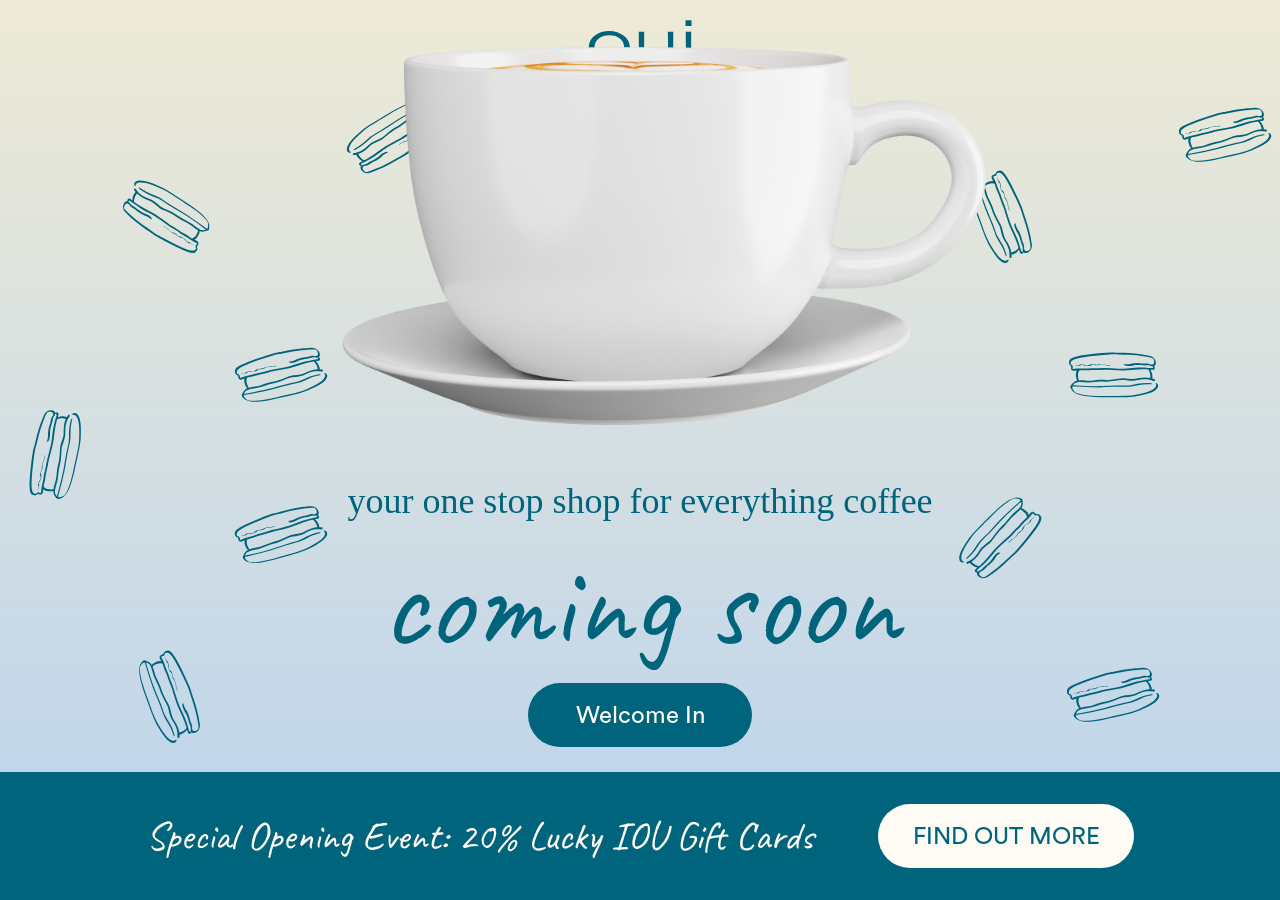
==== app/public/teaser.html @ c15b4a0d "fix: temp fix on the reponsiveness" ====
<!DOCTYPE html>
<html lang="en">
  <head>
    <meta charset="UTF-8" />
    <meta name="viewport" content="width=device-width, initial-scale=1.0" />
    <link rel="stylesheet" href="css/teaserPageStyling.css" type="text/css">
    <title>Teaser</title>
  </head>
  <body>
    <!-- Header for the logo -->
    <header class="headerTeaser">
      <img class="headerLogo" src="imgs/logos/Logos-04.svg" alt="Oui Logo" title="Oui Logo">
    </header>
    <!-- Teaser content -->
    <section>
      <!-- Flexbox content -->
      <img class="teaserImg" src="imgs/photos/coffeeMain.png" alt="Coffee Cup" title="Coffee Cup">
      <div class="teaserFlex">
        <p class="teaserTxt">your one stop shop for everything coffee</p>
        <h2 class="teaserSubHdr">coming soon</h2>
        <a class="homeBtn" href="index.php" target="_self">Welcome In</a>
      </div>
      <!-- Background illustration grid -->
      <div class="bgGrid">
        <img class="bgIcon1" src="imgs/illustrations/merengue/illustrations_blue green_merengue.svg">
        <img class="bgIcon2" src="imgs/illustrations/merengue/illustrations_blue green_merengue.svg">
        <img class="bgIcon3" src="imgs/illustrations/merengue/illustrations_blue green_merengue.svg">
        <img class="bgIcon4" src="imgs/illustrations/merengue/illustrations_blue green_merengue.svg">
        <img class="bgIcon5" src="imgs/illustrations/merengue/illustrations_blue green_merengue.svg">
        <img class="bgIcon6" src="imgs/illustrations/merengue/illustrations_blue green_merengue.svg">
        <img class="bgIcon7" src="imgs/illustrations/merengue/illustrations_blue green_merengue.svg">
        <img class="bgIcon8" src="imgs/illustrations/merengue/illustrations_blue green_merengue.svg">
        <img class="bgIcon9" src="imgs/illustrations/merengue/illustrations_blue green_merengue.svg">
        <img class="bgIcon10" src="imgs/illustrations/merengue/illustrations_blue green_merengue.svg">
        <img class="bgIcon11" src="imgs/illustrations/merengue/illustrations_blue green_merengue.svg">
      </div> 
    </section>
    <!-- Footer for additional information -->
    <footer class="footerPromo">
      <p class="footerTxt">Special Opening Event: 20% Lucky IOU Gift Cards</p>
      <a class="footerBtn" href="#" target="_self">FIND OUT MORE</a>
    </footer>
  </body>
</html>
---- app/public/css/teaserPageStyling.css ----
/* Universal settings */
* {
    margin: 0;
    padding: 0;
    box-sizing: border-box;
}
/* Added fonts */
@font-face {
    font-family: CircularStd;
    src: url(../fonts/CircularStd-Book.otf);
}
@font-face {
    font-family: Caveat;
    src: url(../fonts/Caveat-Regular.ttf);
}
/* Body background colour */
body {
    background-image: linear-gradient(#EEEAD6, #BAD3EE);
}
/* Header logo */
.headerTeaser {
    display: flex;
    justify-content: center;
}
.headerLogo {
    width: 11rem;
    height: 6rem;
}
/* Teaser image */
.teaserImg {
    position: absolute;
    width: 50rem;
    height: 50rem;
    margin-left: auto;
    margin-right: auto;
    margin-bottom: 18rem;
    left: 0;
    right: 0;
    bottom: 0;
    z-index: 1;
}

/* Teaser felxbox */
.teaserFlex {
    position: absolute;
    display: flex;
    flex-direction: column;
    align-items: center;
    margin-left: auto;
    margin-right: auto;
    margin-top: 30rem;
    left: 0;
    right: 0;
    top: 0;
    z-index: 1;
}
/* Teaser flexbox content */
.teaserTxt {
    font-family: CirculatStd;
    font-weight: 450;
    font-size: 2.25rem;
    text-align: center;
    color: #00657C;
}
.teaserSubHdr {
    font-family: Caveat;
    font-weight: 400;
    font-size: 8rem;
    text-align: center;
    color: #00657C;
}
.homeBtn {
    font-family: CircularStd;
    font-weight: 500;
    font-size: 1.5rem;
    text-decoration: none;
    text-align: center;
    padding-top: 1.2rem;
    color: #FEFBF4;
    background-color: #00657C;
    border-radius: 6.25rem;
    width: 14rem;
    height: 4rem;
}
/* Background illustrations grid */
.bgGrid {
    display: grid;
    grid-template-columns: repeat(12, 1fr);
    grid-template-rows: repeat(10, 1fr);
    justify-content: space-evenly;
    align-content: space-evenly;
}
/* Background illustrations */
.bgIcon1 {
    width: 7rem;
    height: 5rem;
    transform: rotate(166deg);
    grid-column-start: 12;
    grid-row-start: 1;
}
.bgIcon2 {
    width: 7rem;
    height: 5rem;
    transform: rotate(32deg);
    grid-column-start: 2;
    grid-row-start: 2;
}
.bgIcon3 {
    width: 7rem;
    height: 5rem;
    transform: rotate(-32deg);
    grid-column-start: 4;
    grid-row-start: 1;
}
.bgIcon4 {
    width: 7rem;
    height: 5rem;
    transform: rotate(-111deg);
    grid-column-start: 10;
    grid-row-start: 2;
}
.bgIcon5 {
    width: 7rem;
    height: 5rem;
    transform: rotate(166deg);
    grid-column-start: 3;
    grid-row-start: 4;
}
.bgIcon6 {
    width: 7rem;
    height: 5rem;
    transform: rotate(101deg);
    grid-column-start: 1;
    grid-row-start: 5;
}
.bgIcon7 {
    width: 7rem;
    height: 5rem;
    transform: rotate(179deg);
    grid-column-start: 11;
    grid-row-start: 4;
}
.bgIcon8 {
    width: 7rem;
    height: 5rem;
    transform: rotate(163deg);
    grid-column-start: 3;
    grid-row-start: 6;
}
.bgIcon9 {
    width: 7rem;
    height: 5rem;
    transform: rotate(-46deg);
    grid-column-start: 10;
    grid-row-start: 6;
}
.bgIcon10 {
    width: 7rem;
    height: 5rem;
    transform: rotate(166deg);
    grid-column-start: 11;
    grid-row-start: 8;
}
.bgIcon11 {
    width: 7rem;
    height: 5rem;
    transform: rotate(-111deg);
    grid-column-start: 2;
    grid-row-start: 8;
}
/* Footer flexbox */
.footerPromo {
    display: flex;
    justify-content: center;
    align-items: center;
    background-color: #00657C;
    column-gap: 4rem;
    height: 8rem;
    position: fixed;
    bottom: 0;
    width: 100%;
    z-index: 2;
}
/* Footer content */
.footerTxt {
    font-family: Caveat;
    font-weight: 400;
    font-size: 2.5rem;
    color: #FEFBF4;
    text-align: center;
}
.footerBtn {
    font-family: CircularStd;
    font-weight: 450;
    font-size: 1.5rem;
    text-decoration: none;
    text-align: center;
    padding-top: 1.2rem;
    color: #00657C;
    background-color: #FEFBF4;
    border-radius: 6.25rem;
    width: 16rem;
    height: 4rem;
}
/* Reponsiveness tweaks */
@media screen and (max-width: 700px) {
    * {
        overflow-x: hidden;
    }
    /* Teaser image */
    .teaserImg {
        width: 25rem;
        height: 25rem;
    }
    /* Teaser flexbox */
    .teaserFlex {
        margin-top: 25rem;
        top: 0;
    }
    /* Teaser content */
    .teaserTxt {
        font-size: 2rem;
        margin-bottom: -20px;
    }
    .teaserSubHdr {
        font-size: 6rem;
    }
    /* Illustrations */
    .bgGrid > img {
        opacity: 0.3;
    }
    /* Footer */
    .footerPromo {
        flex-direction: column;
        height: 12rem;
        padding: 5px;
    }
}
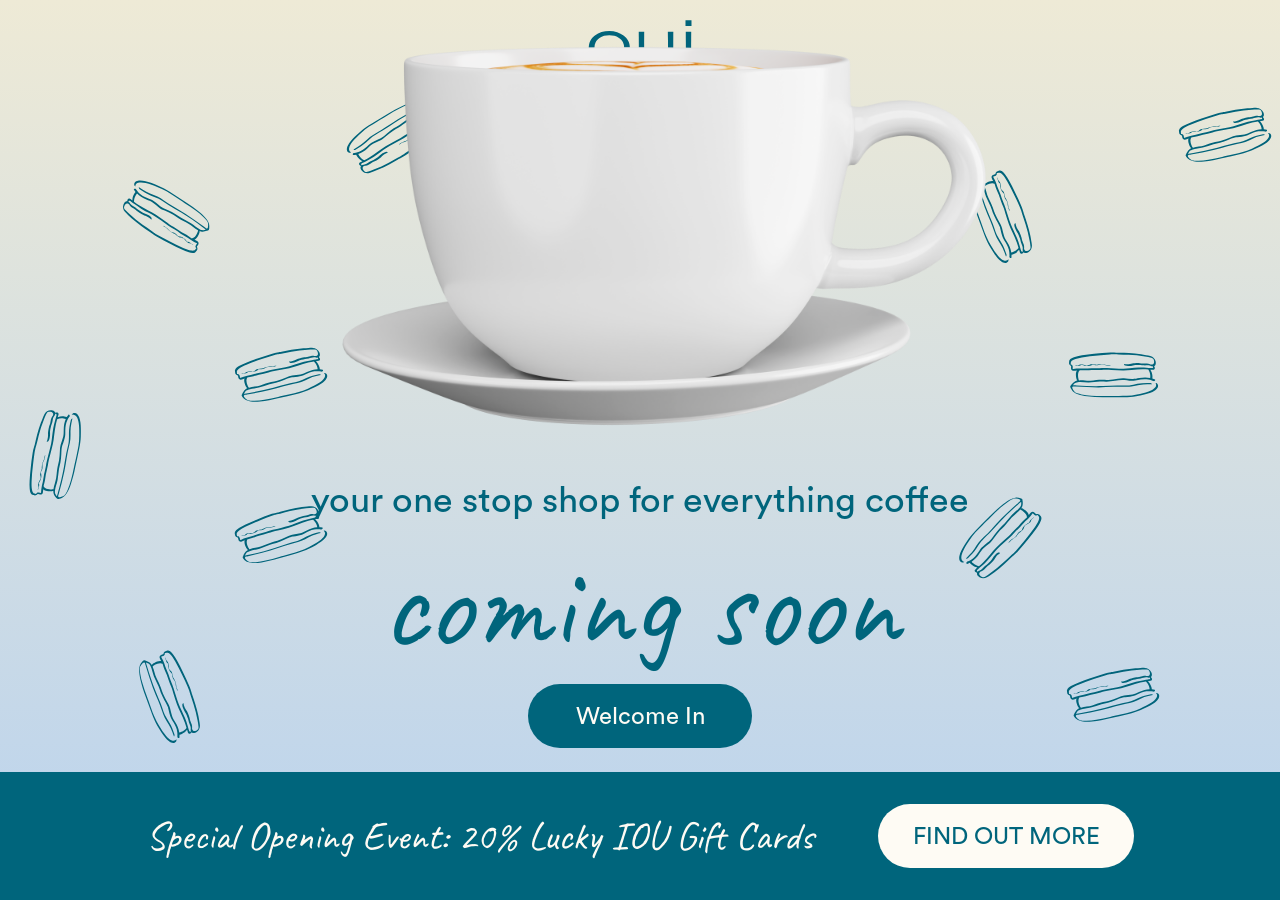
==== commit 8e6a6bed: "fix: removed duplicate code" ====
--- a/app/public/teaser.html
+++ b/app/public/teaser.html
@@ -22,17 +22,17 @@
       </div>
       <!-- Background illustration grid -->
       <div class="bgGrid">
-        <img class="bgIcon1" src="imgs/illustrations/merengue/illustrations_blue green_merengue.svg">
-        <img class="bgIcon2" src="imgs/illustrations/merengue/illustrations_blue green_merengue.svg">
-        <img class="bgIcon3" src="imgs/illustrations/merengue/illustrations_blue green_merengue.svg">
-        <img class="bgIcon4" src="imgs/illustrations/merengue/illustrations_blue green_merengue.svg">
-        <img class="bgIcon5" src="imgs/illustrations/merengue/illustrations_blue green_merengue.svg">
-        <img class="bgIcon6" src="imgs/illustrations/merengue/illustrations_blue green_merengue.svg">
-        <img class="bgIcon7" src="imgs/illustrations/merengue/illustrations_blue green_merengue.svg">
-        <img class="bgIcon8" src="imgs/illustrations/merengue/illustrations_blue green_merengue.svg">
-        <img class="bgIcon9" src="imgs/illustrations/merengue/illustrations_blue green_merengue.svg">
-        <img class="bgIcon10" src="imgs/illustrations/merengue/illustrations_blue green_merengue.svg">
-        <img class="bgIcon11" src="imgs/illustrations/merengue/illustrations_blue green_merengue.svg">
+        <img class="bgIcon bgIcon1" src="imgs/illustrations/merengue/illustrations_blue green_merengue.svg">
+        <img class="bgIcon bgIcon2" src="imgs/illustrations/merengue/illustrations_blue green_merengue.svg">
+        <img class="bgIcon bgIcon3" src="imgs/illustrations/merengue/illustrations_blue green_merengue.svg">
+        <img class="bgIcon bgIcon4" src="imgs/illustrations/merengue/illustrations_blue green_merengue.svg">
+        <img class="bgIcon bgIcon5" src="imgs/illustrations/merengue/illustrations_blue green_merengue.svg">
+        <img class="bgIcon bgIcon6" src="imgs/illustrations/merengue/illustrations_blue green_merengue.svg">
+        <img class="bgIcon bgIcon7" src="imgs/illustrations/merengue/illustrations_blue green_merengue.svg">
+        <img class="bgIcon bgIcon8" src="imgs/illustrations/merengue/illustrations_blue green_merengue.svg">
+        <img class="bgIcon bgIcon9" src="imgs/illustrations/merengue/illustrations_blue green_merengue.svg">
+        <img class="bgIcon bgIcon10" src="imgs/illustrations/merengue/illustrations_blue green_merengue.svg">
+        <img class="bgIcon bgIcon11" src="imgs/illustrations/merengue/illustrations_blue green_merengue.svg">
       </div> 
     </section>
     <!-- Footer for additional information -->
--- a/app/public/css/teaserPageStyling.css
+++ b/app/public/css/teaserPageStyling.css
@@ -3,6 +3,7 @@
     margin: 0;
     padding: 0;
     box-sizing: border-box;
+    font-family: CircularStd;
 }
 /* Added fonts */
 @font-face {
@@ -56,7 +57,6 @@
 }
 /* Teaser flexbox content */
 .teaserTxt {
-    font-family: CirculatStd;
     font-weight: 450;
     font-size: 2.25rem;
     text-align: center;
@@ -70,7 +70,6 @@
     color: #00657C;
 }
 .homeBtn {
-    font-family: CircularStd;
     font-weight: 500;
     font-size: 1.5rem;
     text-decoration: none;
@@ -91,79 +90,61 @@
     align-content: space-evenly;
 }
 /* Background illustrations */
-.bgIcon1 {
+.bgIcon {
     width: 7rem;
     height: 5rem;
+}
+.bgIcon1 {
     transform: rotate(166deg);
     grid-column-start: 12;
     grid-row-start: 1;
 }
 .bgIcon2 {
-    width: 7rem;
-    height: 5rem;
     transform: rotate(32deg);
     grid-column-start: 2;
     grid-row-start: 2;
 }
 .bgIcon3 {
-    width: 7rem;
-    height: 5rem;
     transform: rotate(-32deg);
     grid-column-start: 4;
     grid-row-start: 1;
 }
 .bgIcon4 {
-    width: 7rem;
-    height: 5rem;
     transform: rotate(-111deg);
     grid-column-start: 10;
     grid-row-start: 2;
 }
 .bgIcon5 {
-    width: 7rem;
-    height: 5rem;
     transform: rotate(166deg);
     grid-column-start: 3;
     grid-row-start: 4;
 }
 .bgIcon6 {
-    width: 7rem;
-    height: 5rem;
     transform: rotate(101deg);
     grid-column-start: 1;
     grid-row-start: 5;
 }
 .bgIcon7 {
-    width: 7rem;
-    height: 5rem;
     transform: rotate(179deg);
     grid-column-start: 11;
     grid-row-start: 4;
 }
 .bgIcon8 {
-    width: 7rem;
-    height: 5rem;
     transform: rotate(163deg);
     grid-column-start: 3;
     grid-row-start: 6;
 }
 .bgIcon9 {
-    width: 7rem;
-    height: 5rem;
     transform: rotate(-46deg);
     grid-column-start: 10;
     grid-row-start: 6;
 }
 .bgIcon10 {
-    width: 7rem;
-    height: 5rem;
     transform: rotate(166deg);
     grid-column-start: 11;
     grid-row-start: 8;
 }
 .bgIcon11 {
-    width: 7rem;
-    height: 5rem;
     transform: rotate(-111deg);
     grid-column-start: 2;
     grid-row-start: 8;
@@ -190,7 +171,6 @@
     text-align: center;
 }
 .footerBtn {
-    font-family: CircularStd;
     font-weight: 450;
     font-size: 1.5rem;
     text-decoration: none;
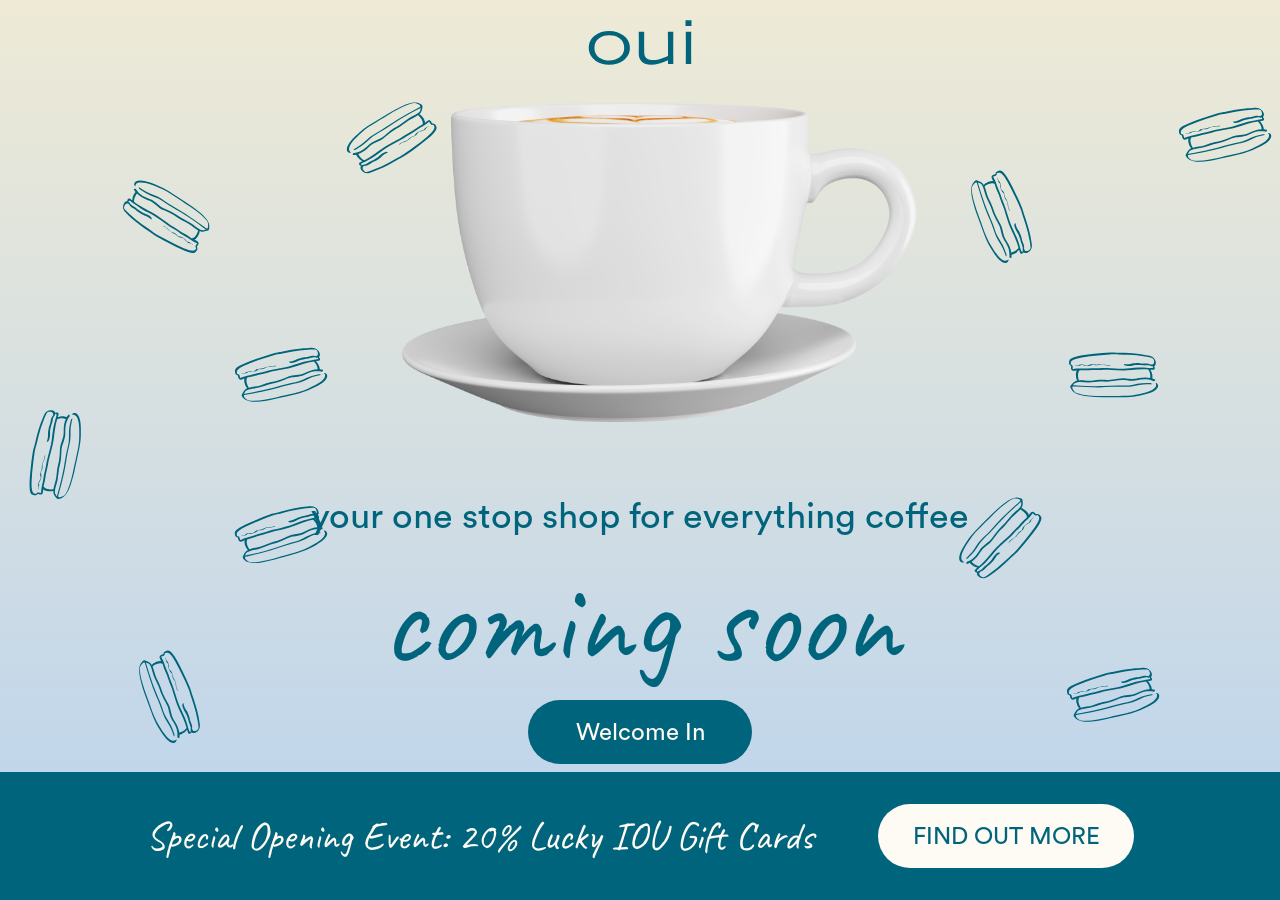
==== commit 00b47104: "fix: renaming classes" ====
--- a/app/public/teaser.html
+++ b/app/public/teaser.html
@@ -4,17 +4,17 @@
     <meta charset="UTF-8" />
     <meta name="viewport" content="width=device-width, initial-scale=1.0" />
     <link rel="stylesheet" href="css/teaserPageStyling.css" type="text/css">
-    <title>Teaser</title>
+    <title>OUI Teaser</title>
   </head>
   <body>
     <!-- Header for the logo -->
-    <header class="headerTeaser">
-      <img class="headerLogo" src="imgs/logos/Logos-04.svg" alt="Oui Logo" title="Oui Logo">
+    <header class="teaserHdrContainer">
+      <img class="teaserHdrLogo" src="imgs/logos/Logos-04.svg" alt="Oui Logo" title="Oui Logo">
     </header>
     <!-- Teaser content -->
     <section>
+      <img class="teaserImg" src="imgs/photos/coffeeMain.png" alt="Coffee Cup" title="Coffee Cup">
       <!-- Flexbox content -->
-      <img class="teaserImg" src="imgs/photos/coffeeMain.png" alt="Coffee Cup" title="Coffee Cup">
       <div class="teaserFlex">
         <p class="teaserTxt">your one stop shop for everything coffee</p>
         <h2 class="teaserSubHdr">coming soon</h2>
--- a/app/public/css/teaserPageStyling.css
+++ b/app/public/css/teaserPageStyling.css
@@ -1,3 +1,12 @@
+/* Added fonts */
+@font-face {
+    font-family: CircularStd;
+    src: url(../fonts/CircularStd-Book.otf);
+}
+@font-face {
+    font-family: Caveat;
+    src: url(../fonts/Caveat-Regular.ttf);
+}
 /* Universal settings */
 * {
     margin: 0;
@@ -5,42 +14,32 @@
     box-sizing: border-box;
     font-family: CircularStd;
 }
-/* Added fonts */
-@font-face {
-    font-family: CircularStd;
-    src: url(../fonts/CircularStd-Book.otf);
-}
-@font-face {
-    font-family: Caveat;
-    src: url(../fonts/Caveat-Regular.ttf);
-}
-/* Body background colour */
+/* Background colour */
 body {
     background-image: linear-gradient(#EEEAD6, #BAD3EE);
 }
-/* Header logo */
-.headerTeaser {
+/* Header container for logo */
+.teaserHdrContainer {
     display: flex;
     justify-content: center;
 }
-.headerLogo {
+.teaserHdrLogo {
     width: 11rem;
     height: 6rem;
 }
 /* Teaser image */
 .teaserImg {
     position: absolute;
-    width: 50rem;
-    height: 50rem;
+    width: 50vw;
+    height: 75vh;
     margin-left: auto;
     margin-right: auto;
-    margin-bottom: 18rem;
+    margin-bottom: 20rem;
     left: 0;
     right: 0;
     bottom: 0;
     z-index: 1;
 }
-
 /* Teaser felxbox */
 .teaserFlex {
     position: absolute;
@@ -49,7 +48,7 @@
     align-items: center;
     margin-left: auto;
     margin-right: auto;
-    margin-top: 30rem;
+    margin-top: 31rem;
     left: 0;
     right: 0;
     top: 0;
@@ -156,10 +155,10 @@
     align-items: center;
     background-color: #00657C;
     column-gap: 4rem;
-    height: 8rem;
+    height: 8rem; /* change to padding */
     position: fixed;
     bottom: 0;
-    width: 100%;
+    width: 100%; /* change to vw */
     z-index: 2;
 }
 /* Footer content */
@@ -183,6 +182,7 @@
     height: 4rem;
 }
 /* Reponsiveness tweaks */
+/* update responsiveness max-width 1200px, 800px, 400px */
 @media screen and (max-width: 700px) {
     * {
         overflow-x: hidden;
@@ -200,7 +200,7 @@
     /* Teaser content */
     .teaserTxt {
         font-size: 2rem;
-        margin-bottom: -20px;
+        margin-bottom: -20px; /* get rid of px */
     }
     .teaserSubHdr {
         font-size: 6rem;
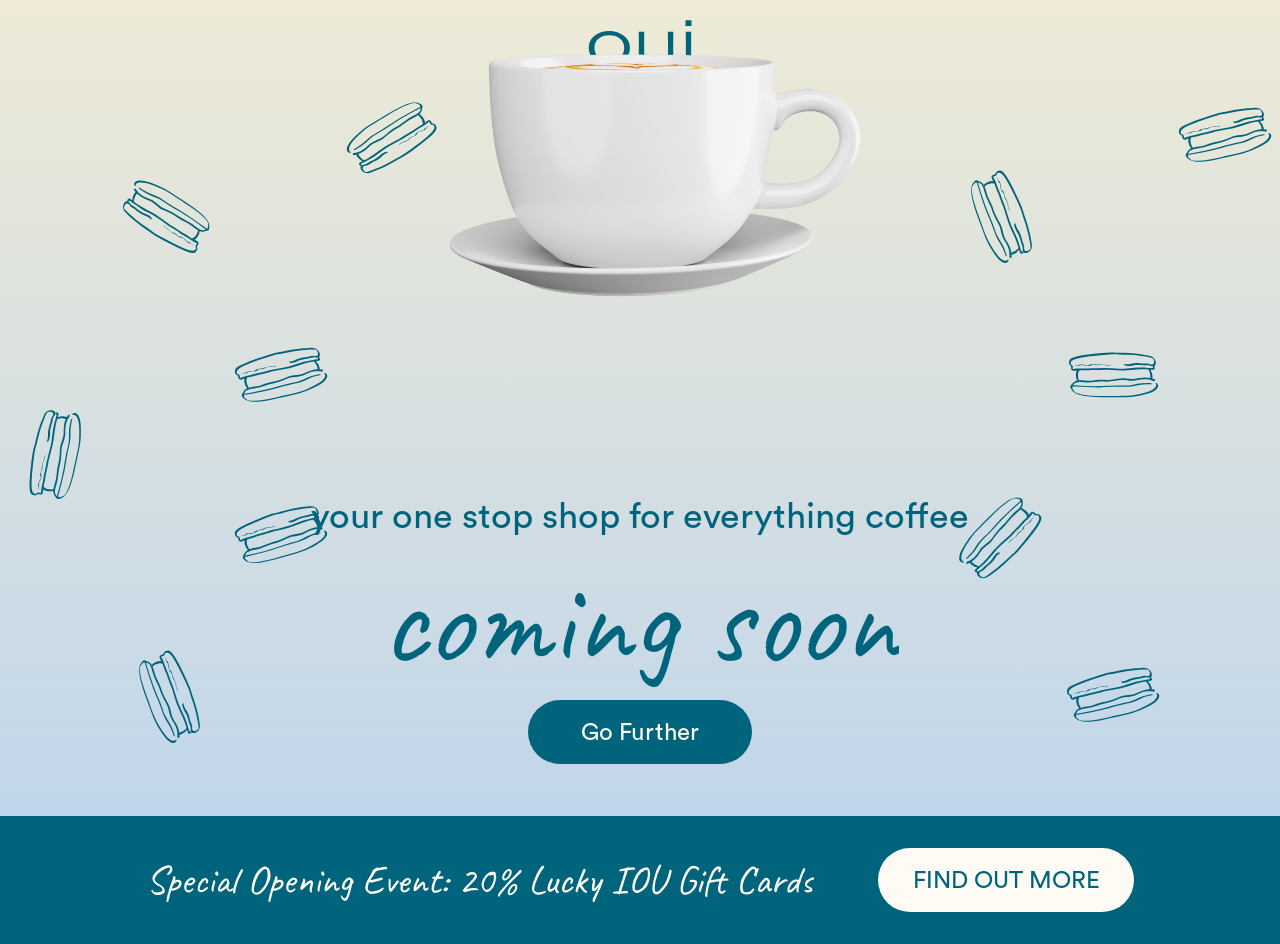
==== commit 05654ed9: "fix: classes and correct css units" ====
--- a/app/public/teaser.html
+++ b/app/public/teaser.html
@@ -11,34 +11,34 @@
     <header class="teaserHdrContainer">
       <img class="teaserHdrLogo" src="imgs/logos/Logos-04.svg" alt="Oui Logo" title="Oui Logo">
     </header>
-    <!-- Teaser content -->
+    <!-- Teaser primary content section -->
     <section>
-      <img class="teaserImg" src="imgs/photos/coffeeMain.png" alt="Coffee Cup" title="Coffee Cup">
-      <!-- Flexbox content -->
-      <div class="teaserFlex">
-        <p class="teaserTxt">your one stop shop for everything coffee</p>
-        <h2 class="teaserSubHdr">coming soon</h2>
-        <a class="homeBtn" href="index.php" target="_self">Welcome In</a>
+      <!-- Center content -->
+      <img class="teaserCntrImg" src="imgs/photos/coffeeMain.png" alt="Coffee Cup" title="Coffee Cup">
+      <div class="teaserMainContainer">
+        <p class="teaserMainText">your one stop shop for everything coffee</p>
+        <p class="teaserMainMessage">coming soon</p>
+        <a class="homeBtn" href="index.php" target="_self">Go Further</a>
       </div>
-      <!-- Background illustration grid -->
+      <!-- Background illustrations -->
       <div class="bgGrid">
-        <img class="bgIcon bgIcon1" src="imgs/illustrations/merengue/illustrations_blue green_merengue.svg">
-        <img class="bgIcon bgIcon2" src="imgs/illustrations/merengue/illustrations_blue green_merengue.svg">
-        <img class="bgIcon bgIcon3" src="imgs/illustrations/merengue/illustrations_blue green_merengue.svg">
-        <img class="bgIcon bgIcon4" src="imgs/illustrations/merengue/illustrations_blue green_merengue.svg">
-        <img class="bgIcon bgIcon5" src="imgs/illustrations/merengue/illustrations_blue green_merengue.svg">
-        <img class="bgIcon bgIcon6" src="imgs/illustrations/merengue/illustrations_blue green_merengue.svg">
-        <img class="bgIcon bgIcon7" src="imgs/illustrations/merengue/illustrations_blue green_merengue.svg">
-        <img class="bgIcon bgIcon8" src="imgs/illustrations/merengue/illustrations_blue green_merengue.svg">
-        <img class="bgIcon bgIcon9" src="imgs/illustrations/merengue/illustrations_blue green_merengue.svg">
-        <img class="bgIcon bgIcon10" src="imgs/illustrations/merengue/illustrations_blue green_merengue.svg">
-        <img class="bgIcon bgIcon11" src="imgs/illustrations/merengue/illustrations_blue green_merengue.svg">
+        <img class="bgIllu bgIllu_1" src="imgs/illustrations/merengue/illustrations_blue green_merengue.svg">
+        <img class="bgIllu bgIllu_2" src="imgs/illustrations/merengue/illustrations_blue green_merengue.svg">
+        <img class="bgIllu bgIllu_3" src="imgs/illustrations/merengue/illustrations_blue green_merengue.svg">
+        <img class="bgIllu bgIllu_4" src="imgs/illustrations/merengue/illustrations_blue green_merengue.svg">
+        <img class="bgIllu bgIllu_5" src="imgs/illustrations/merengue/illustrations_blue green_merengue.svg">
+        <img class="bgIllu bgIllu_6" src="imgs/illustrations/merengue/illustrations_blue green_merengue.svg">
+        <img class="bgIllu bgIllu_7" src="imgs/illustrations/merengue/illustrations_blue green_merengue.svg">
+        <img class="bgIllu bgIllu_8" src="imgs/illustrations/merengue/illustrations_blue green_merengue.svg">
+        <img class="bgIllu bgIllu_9" src="imgs/illustrations/merengue/illustrations_blue green_merengue.svg">
+        <img class="bgIllu bgIllu_10" src="imgs/illustrations/merengue/illustrations_blue green_merengue.svg">
+        <img class="bgIllu bgIllu_11" src="imgs/illustrations/merengue/illustrations_blue green_merengue.svg">
       </div> 
     </section>
     <!-- Footer for additional information -->
-    <footer class="footerPromo">
-      <p class="footerTxt">Special Opening Event: 20% Lucky IOU Gift Cards</p>
-      <a class="footerBtn" href="#" target="_self">FIND OUT MORE</a>
+    <footer class="teaserFtrContainer">
+      <p class="teaserFtrText">Special Opening Event: 20% Lucky IOU Gift Cards</p>
+      <a class="moreInfoBtn" href="#" target="_self">FIND OUT MORE</a>
     </footer>
   </body>
 </html>
--- a/app/public/css/teaserPageStyling.css
+++ b/app/public/css/teaserPageStyling.css
@@ -13,6 +13,7 @@
     padding: 0;
     box-sizing: border-box;
     font-family: CircularStd;
+    overflow-x: hidden;
 }
 /* Background colour */
 body {
@@ -27,21 +28,23 @@
     width: 11rem;
     height: 6rem;
 }
-/* Teaser image */
-.teaserImg {
+/* Teaser center image */
+.teaserCntrImg {
     position: absolute;
-    width: 50vw;
-    height: 75vh;
+    width: 40vw;
+    /* height: 80vh; */
     margin-left: auto;
     margin-right: auto;
-    margin-bottom: 20rem;
+    margin-top: -6rem;
+    /* margin-bottom: 20rem; */
     left: 0;
     right: 0;
-    bottom: 0;
+    top: 0;
+    /* bottom: 0; */
     z-index: 1;
 }
-/* Teaser felxbox */
-.teaserFlex {
+/* Teaser center felxbox */
+.teaserMainContainer {
     position: absolute;
     display: flex;
     flex-direction: column;
@@ -55,13 +58,13 @@
     z-index: 1;
 }
 /* Teaser flexbox content */
-.teaserTxt {
+.teaserMainText {
     font-weight: 450;
     font-size: 2.25rem;
     text-align: center;
     color: #00657C;
 }
-.teaserSubHdr {
+.teaserMainMessage {
     font-family: Caveat;
     font-weight: 400;
     font-size: 8rem;
@@ -84,92 +87,92 @@
 .bgGrid {
     display: grid;
     grid-template-columns: repeat(12, 1fr);
-    grid-template-rows: repeat(10, 1fr);
+    grid-template-rows: repeat(9, 1fr);
     justify-content: space-evenly;
     align-content: space-evenly;
 }
 /* Background illustrations */
-.bgIcon {
+.bgIllu {
     width: 7rem;
     height: 5rem;
 }
-.bgIcon1 {
+.bgIllu_1 {
     transform: rotate(166deg);
     grid-column-start: 12;
     grid-row-start: 1;
 }
-.bgIcon2 {
+.bgIllu_2 {
     transform: rotate(32deg);
     grid-column-start: 2;
     grid-row-start: 2;
 }
-.bgIcon3 {
+.bgIllu_3 {
     transform: rotate(-32deg);
     grid-column-start: 4;
     grid-row-start: 1;
 }
-.bgIcon4 {
+.bgIllu_4 {
     transform: rotate(-111deg);
     grid-column-start: 10;
     grid-row-start: 2;
 }
-.bgIcon5 {
+.bgIllu_5 {
     transform: rotate(166deg);
     grid-column-start: 3;
     grid-row-start: 4;
 }
-.bgIcon6 {
+.bgIllu_6 {
     transform: rotate(101deg);
     grid-column-start: 1;
     grid-row-start: 5;
 }
-.bgIcon7 {
+.bgIllu_7 {
     transform: rotate(179deg);
     grid-column-start: 11;
     grid-row-start: 4;
 }
-.bgIcon8 {
+.bgIllu_8 {
     transform: rotate(163deg);
     grid-column-start: 3;
     grid-row-start: 6;
 }
-.bgIcon9 {
+.bgIllu_9 {
     transform: rotate(-46deg);
     grid-column-start: 10;
     grid-row-start: 6;
 }
-.bgIcon10 {
+.bgIllu_10 {
     transform: rotate(166deg);
     grid-column-start: 11;
     grid-row-start: 8;
 }
-.bgIcon11 {
+.bgIllu_11 {
     transform: rotate(-111deg);
     grid-column-start: 2;
     grid-row-start: 8;
 }
 /* Footer flexbox */
-.footerPromo {
+.teaserFtrContainer {
     display: flex;
     justify-content: center;
     align-items: center;
     background-color: #00657C;
     column-gap: 4rem;
     height: 8rem; /* change to padding */
-    position: fixed;
-    bottom: 0;
-    width: 100%; /* change to vw */
-    z-index: 2;
-}
-/* Footer content */
-.footerTxt {
+    /* position: fixed; */
+    /* bottom: 0; */
+    width: 100vw;
+    /* z-index: 2; */
+}
+/* Footer flexbox content */
+.teaserFtrText {
     font-family: Caveat;
     font-weight: 400;
     font-size: 2.5rem;
     color: #FEFBF4;
     text-align: center;
 }
-.footerBtn {
+.moreInfoBtn {
     font-weight: 450;
     font-size: 1.5rem;
     text-decoration: none;
@@ -183,10 +186,16 @@
 }
 /* Reponsiveness tweaks */
 /* update responsiveness max-width 1200px, 800px, 400px */
+@media screen and (max-width: 1200px) {
+
+}
+@media screen and (max-width: 800px) {
+
+}
+@media screen and (max-width: 400px) {
+
+}
 @media screen and (max-width: 700px) {
-    * {
-        overflow-x: hidden;
-    }
     /* Teaser image */
     .teaserImg {
         width: 25rem;
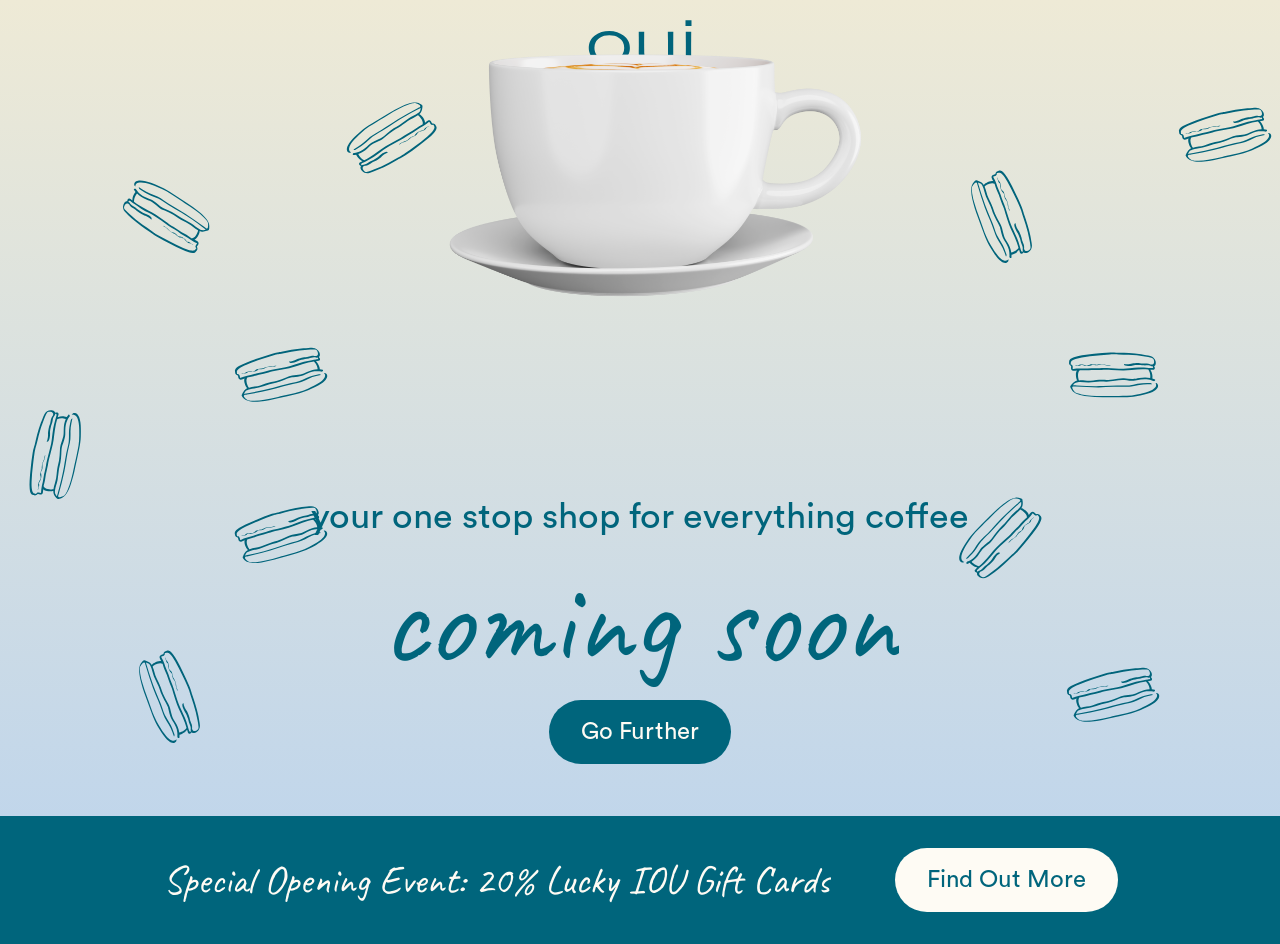
==== commit c5fb7afd: "add: reponsiveness tweaks for 3 sizes" ====
--- a/app/public/teaser.html
+++ b/app/public/teaser.html
@@ -38,7 +38,7 @@
     <!-- Footer for additional information -->
     <footer class="teaserFtrContainer">
       <p class="teaserFtrText">Special Opening Event: 20% Lucky IOU Gift Cards</p>
-      <a class="moreInfoBtn" href="#" target="_self">FIND OUT MORE</a>
+      <a class="moreInfoBtn" href="#" target="_self">Find Out More</a>
     </footer>
   </body>
 </html>
--- a/app/public/css/teaserPageStyling.css
+++ b/app/public/css/teaserPageStyling.css
@@ -72,16 +72,14 @@
     color: #00657C;
 }
 .homeBtn {
-    font-weight: 500;
+    font-weight: 450;
     font-size: 1.5rem;
     text-decoration: none;
     text-align: center;
-    padding-top: 1.2rem;
     color: #FEFBF4;
     background-color: #00657C;
     border-radius: 6.25rem;
-    width: 14rem;
-    height: 4rem;
+    padding: 1.1rem 2rem;
 }
 /* Background illustrations grid */
 .bgGrid {
@@ -177,51 +175,55 @@
     font-size: 1.5rem;
     text-decoration: none;
     text-align: center;
-    padding-top: 1.2rem;
     color: #00657C;
     background-color: #FEFBF4;
     border-radius: 6.25rem;
-    width: 16rem;
-    height: 4rem;
+    padding: 1.1rem 2rem;
 }
 /* Reponsiveness tweaks */
-/* update responsiveness max-width 1200px, 800px, 400px */
 @media screen and (max-width: 1200px) {
-
+    .teaserCntrImg {
+        width: 60vw;
+    }
+    .bgIllu {
+        opacity: 0.3;
+    }
 }
 @media screen and (max-width: 800px) {
-
+    .teaserCntrImg {
+        width: 90vw;
+    }
+    .teaserFtrContainer {
+        padding: 2rem; 
+    }
+    .moreInfoBtn {
+        font-size: 1.2rem;
+    }
 }
 @media screen and (max-width: 400px) {
-
-}
-@media screen and (max-width: 700px) {
-    /* Teaser image */
-    .teaserImg {
-        width: 25rem;
-        height: 25rem;
-    }
-    /* Teaser flexbox */
-    .teaserFlex {
-        margin-top: 25rem;
-        top: 0;
-    }
-    /* Teaser content */
-    .teaserTxt {
-        font-size: 2rem;
-        margin-bottom: -20px; /* get rid of px */
-    }
-    .teaserSubHdr {
+    .teaserCntrImg {
+        width: 100vw;
+        margin-top: 0;
+    }
+    .teaserMainContainer {
+        margin-top: 20rem;
+    }
+    .teaserMainText {
+        padding-left: 1.5rem;
+        padding-right: 1.5rem;
+    }
+    .teaserMainMessage {
         font-size: 6rem;
-    }
-    /* Illustrations */
-    .bgGrid > img {
-        opacity: 0.3;
-    }
-    /* Footer */
-    .footerPromo {
-        flex-direction: column;
-        height: 12rem;
-        padding: 5px;
+        padding-left: 1rem;
+        padding-right: 1rem;
+    }
+    .homeBtn {
+        margin-top: 1rem;
+    }
+    .teaserFtrText {
+        font-size: 1.5rem;
+    }
+    .moreInfoBtn {
+        font-size: 1rem;
     }
 }
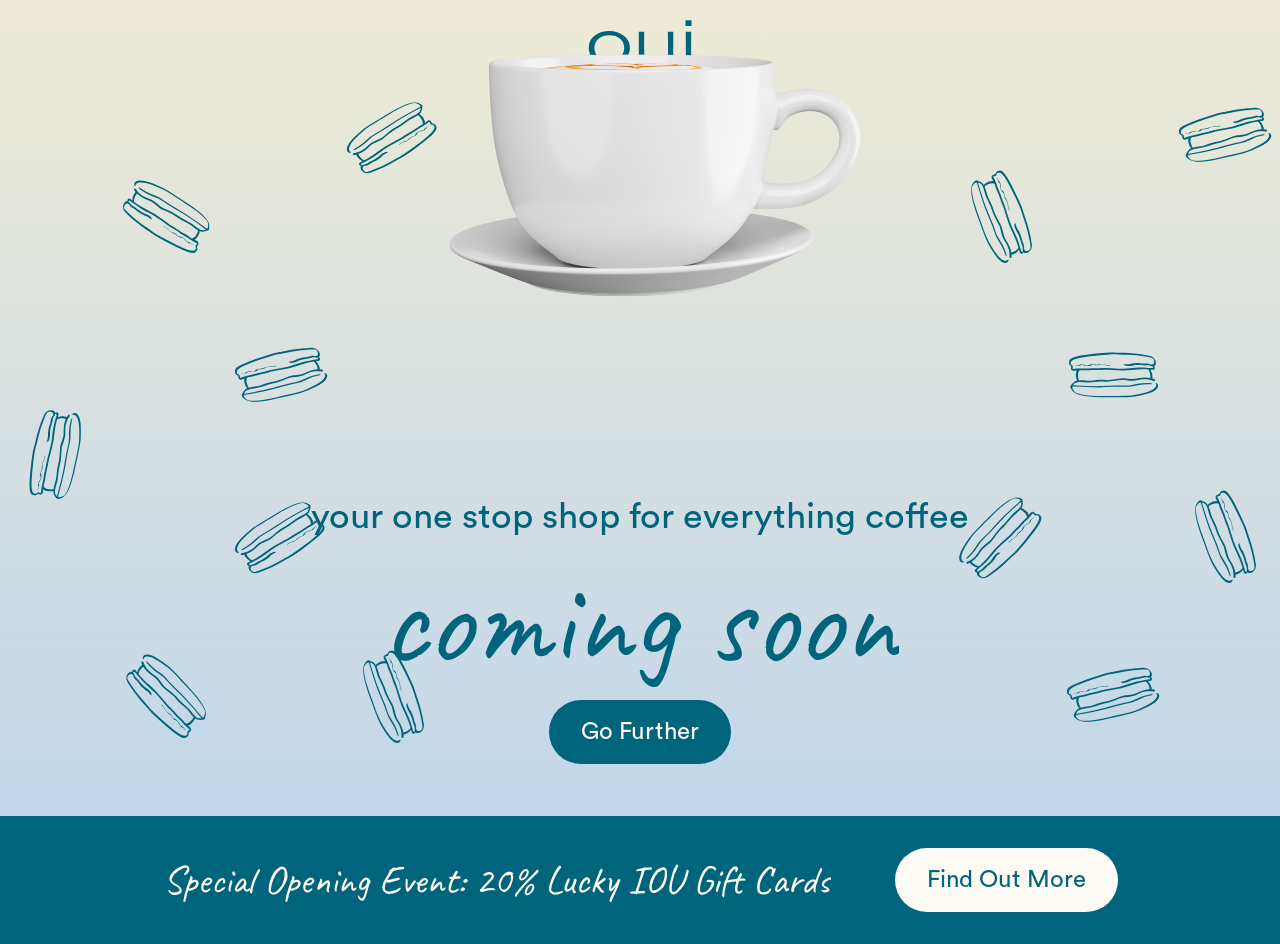
==== commit 436f6ab6: "add: bgIllustrations, fix: responsiveness" ====
--- a/app/public/teaser.html
+++ b/app/public/teaser.html
@@ -33,6 +33,8 @@
         <img class="bgIllu bgIllu_9" src="imgs/illustrations/merengue/illustrations_blue green_merengue.svg">
         <img class="bgIllu bgIllu_10" src="imgs/illustrations/merengue/illustrations_blue green_merengue.svg">
         <img class="bgIllu bgIllu_11" src="imgs/illustrations/merengue/illustrations_blue green_merengue.svg">
+        <img class="bgIllu bgIllu_12" src="imgs/illustrations/merengue/illustrations_blue green_merengue.svg">
+        <img class="bgIllu bgIllu_13" src="imgs/illustrations/merengue/illustrations_blue green_merengue.svg">
       </div> 
     </section>
     <!-- Footer for additional information -->
--- a/app/public/css/teaserPageStyling.css
+++ b/app/public/css/teaserPageStyling.css
@@ -32,15 +32,12 @@
 .teaserCntrImg {
     position: absolute;
     width: 40vw;
-    /* height: 80vh; */
     margin-left: auto;
     margin-right: auto;
     margin-top: -6rem;
-    /* margin-bottom: 20rem; */
     left: 0;
     right: 0;
     top: 0;
-    /* bottom: 0; */
     z-index: 1;
 }
 /* Teaser center felxbox */
@@ -130,7 +127,7 @@
     grid-row-start: 4;
 }
 .bgIllu_8 {
-    transform: rotate(163deg);
+    transform: rotate(-32deg);
     grid-column-start: 3;
     grid-row-start: 6;
 }
@@ -145,9 +142,20 @@
     grid-row-start: 8;
 }
 .bgIllu_11 {
-    transform: rotate(-111deg);
+    transform: rotate(46deg);
     grid-column-start: 2;
     grid-row-start: 8;
+}
+/* Aesthetics test */
+.bgIllu_12 {
+    transform: rotate(-111deg);
+    grid-column-start: 4;
+    grid-row-start: 8;
+}
+.bgIllu_13 {
+    transform: rotate(-111deg);
+    grid-column-start: 12;
+    grid-row-start: 6;
 }
 /* Footer flexbox */
 .teaserFtrContainer {
@@ -157,10 +165,7 @@
     background-color: #00657C;
     column-gap: 4rem;
     height: 8rem; /* change to padding */
-    /* position: fixed; */
-    /* bottom: 0; */
     width: 100vw;
-    /* z-index: 2; */
 }
 /* Footer flexbox content */
 .teaserFtrText {
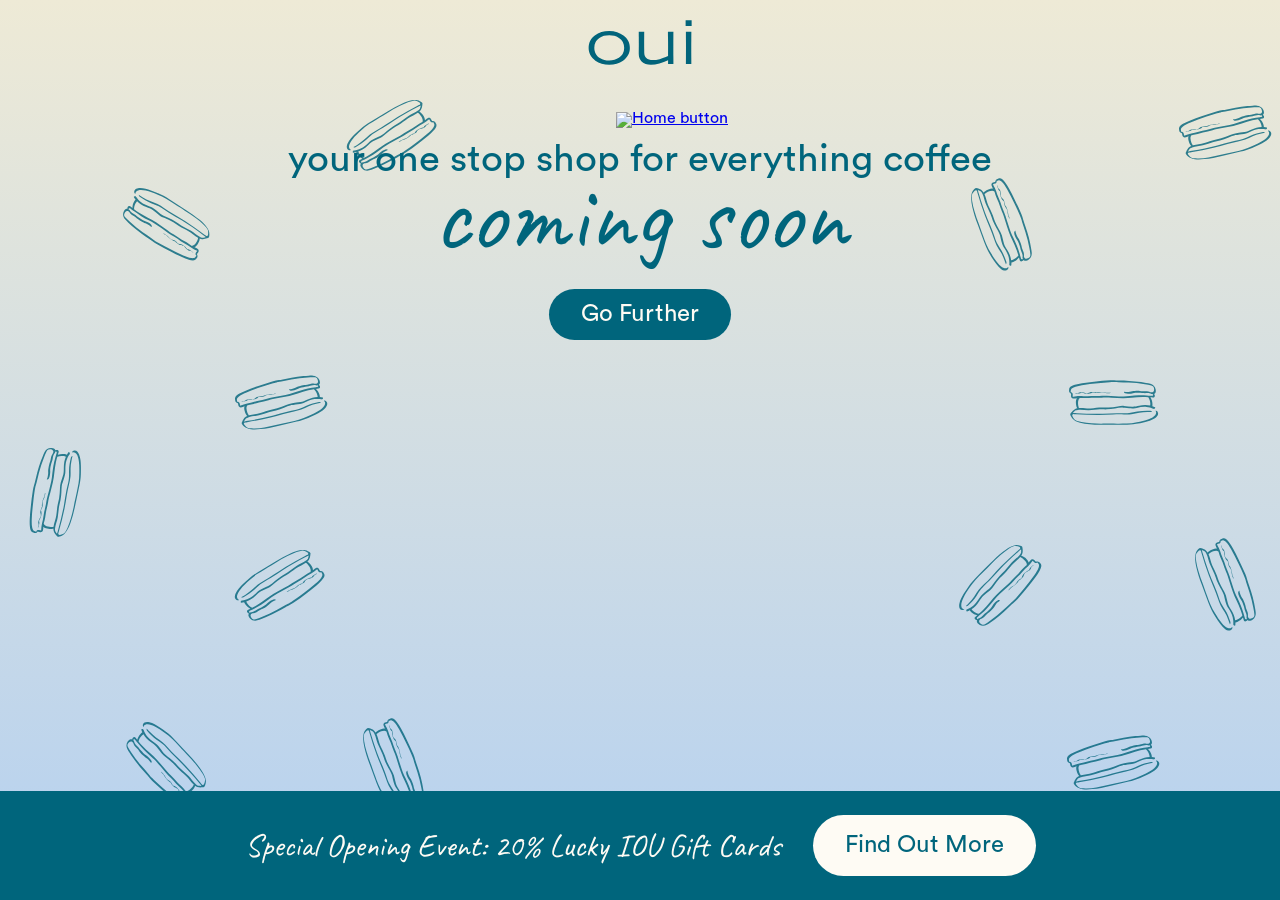
==== commit 0ecd6a35: "fix: responsivness issues" ====
--- a/app/public/teaser.html
+++ b/app/public/teaser.html
@@ -1,46 +1,47 @@
 <!DOCTYPE html>
 <html lang="en">
-  <head>
-    <meta charset="UTF-8" />
-    <meta name="viewport" content="width=device-width, initial-scale=1.0" />
+<head>
+    <meta charset="UTF-8">
+    <meta name="viewport" content="width=device-width, initial-scale=1.0">
     <link rel="stylesheet" href="css/teaserPageStyling.css" type="text/css">
     <title>OUI Teaser</title>
-  </head>
-  <body>
+</head>
+<body>
     <!-- Header for the logo -->
-    <header class="teaserHdrContainer">
-      <img class="teaserHdrLogo" src="imgs/logos/Logos-04.svg" alt="Oui Logo" title="Oui Logo">
+    <header class="teaserHeader">
+        <img class="teaserLogo" src="imgs/logos/Logos-04.svg" alt="OUI Logo" title="OUI Logo">
     </header>
-    <!-- Teaser primary content section -->
-    <section>
-      <!-- Center content -->
-      <img class="teaserCntrImg" src="imgs/photos/coffeeMain.png" alt="Coffee Cup" title="Coffee Cup">
-      <div class="teaserMainContainer">
-        <p class="teaserMainText">your one stop shop for everything coffee</p>
-        <p class="teaserMainMessage">coming soon</p>
-        <a class="homeBtn" href="index.php" target="_self">Go Further</a>
-      </div>
-      <!-- Background illustrations -->
-      <div class="bgGrid">
-        <img class="bgIllu bgIllu_1" src="imgs/illustrations/merengue/illustrations_blue green_merengue.svg">
-        <img class="bgIllu bgIllu_2" src="imgs/illustrations/merengue/illustrations_blue green_merengue.svg">
-        <img class="bgIllu bgIllu_3" src="imgs/illustrations/merengue/illustrations_blue green_merengue.svg">
-        <img class="bgIllu bgIllu_4" src="imgs/illustrations/merengue/illustrations_blue green_merengue.svg">
-        <img class="bgIllu bgIllu_5" src="imgs/illustrations/merengue/illustrations_blue green_merengue.svg">
-        <img class="bgIllu bgIllu_6" src="imgs/illustrations/merengue/illustrations_blue green_merengue.svg">
-        <img class="bgIllu bgIllu_7" src="imgs/illustrations/merengue/illustrations_blue green_merengue.svg">
-        <img class="bgIllu bgIllu_8" src="imgs/illustrations/merengue/illustrations_blue green_merengue.svg">
-        <img class="bgIllu bgIllu_9" src="imgs/illustrations/merengue/illustrations_blue green_merengue.svg">
-        <img class="bgIllu bgIllu_10" src="imgs/illustrations/merengue/illustrations_blue green_merengue.svg">
-        <img class="bgIllu bgIllu_11" src="imgs/illustrations/merengue/illustrations_blue green_merengue.svg">
-        <img class="bgIllu bgIllu_12" src="imgs/illustrations/merengue/illustrations_blue green_merengue.svg">
-        <img class="bgIllu bgIllu_13" src="imgs/illustrations/merengue/illustrations_blue green_merengue.svg">
-      </div> 
-    </section>
-    <!-- Footer for additional information -->
-    <footer class="teaserFtrContainer">
-      <p class="teaserFtrText">Special Opening Event: 20% Lucky IOU Gift Cards</p>
-      <a class="moreInfoBtn" href="#" target="_self">Find Out More</a>
+    <main>
+        <!-- Background illustrations -->
+        <div class="teaserBgGrid">
+            <img class="bgIllu bgIllu_1" src="imgs/illustrations/merengue/illustrations_blue green_merengue.svg">
+            <img class="bgIllu bgIllu_2" src="imgs/illustrations/merengue/illustrations_blue green_merengue.svg">
+            <img class="bgIllu bgIllu_3" src="imgs/illustrations/merengue/illustrations_blue green_merengue.svg">
+            <img class="bgIllu bgIllu_4" src="imgs/illustrations/merengue/illustrations_blue green_merengue.svg">
+            <img class="bgIllu bgIllu_5" src="imgs/illustrations/merengue/illustrations_blue green_merengue.svg">
+            <img class="bgIllu bgIllu_6" src="imgs/illustrations/merengue/illustrations_blue green_merengue.svg">
+            <img class="bgIllu bgIllu_7" src="imgs/illustrations/merengue/illustrations_blue green_merengue.svg">
+            <img class="bgIllu bgIllu_8" src="imgs/illustrations/merengue/illustrations_blue green_merengue.svg">
+            <img class="bgIllu bgIllu_9" src="imgs/illustrations/merengue/illustrations_blue green_merengue.svg">
+            <img class="bgIllu bgIllu_10" src="imgs/illustrations/merengue/illustrations_blue green_merengue.svg">
+            <img class="bgIllu bgIllu_11" src="imgs/illustrations/merengue/illustrations_blue green_merengue.svg">
+            <img class="bgIllu bgIllu_12" src="imgs/illustrations/merengue/illustrations_blue green_merengue.svg">
+            <img class="bgIllu bgIllu_13" src="imgs/illustrations/merengue/illustrations_blue green_merengue.svg">
+            <!-- Center content -->
+            <div class="teaserContent">
+                <a href="index.php" target="_self">
+                    <img class="teaserImageButton" src="imgs/photos/coffeeMain_v2.png" alt="Home button" title="Home button">
+                </a>
+                <p class="teaserContentTxt">your one stop shop for everything coffee</p>
+                <p class="teaserContentMsg">coming soon</p>
+                <a class="gofButton" href="#" target="_self">Go Further</a>
+            </div>
+        </div>
+    </main>
+    <!-- Promotional banner -->
+    <footer class="teaserFooter">
+        <p class="teaserFooterTxt">Special Opening Event: 20% Lucky IOU Gift Cards</p>
+        <a class="fomButton" href="#" target="_self">Find Out More</a>
     </footer>
-  </body>
+</body>
 </html>
--- a/app/public/css/teaserPageStyling.css
+++ b/app/public/css/teaserPageStyling.css
@@ -13,83 +13,31 @@
     padding: 0;
     box-sizing: border-box;
     font-family: CircularStd;
-    overflow-x: hidden;
-}
-/* Background colour */
+}
+/* Background gradient */
 body {
     background-image: linear-gradient(#EEEAD6, #BAD3EE);
-}
-/* Header container for logo */
-.teaserHdrContainer {
+    position: relative; /* testing */
+}
+/* Header for the logo */
+.teaserHeader {
     display: flex;
     justify-content: center;
 }
-.teaserHdrLogo {
-    width: 11rem;
+.teaserLogo {
     height: 6rem;
 }
-/* Teaser center image */
-.teaserCntrImg {
-    position: absolute;
-    width: 40vw;
-    margin-left: auto;
-    margin-right: auto;
-    margin-top: -6rem;
-    left: 0;
-    right: 0;
-    top: 0;
-    z-index: 1;
-}
-/* Teaser center felxbox */
-.teaserMainContainer {
-    position: absolute;
-    display: flex;
-    flex-direction: column;
-    align-items: center;
-    margin-left: auto;
-    margin-right: auto;
-    margin-top: 31rem;
-    left: 0;
-    right: 0;
-    top: 0;
-    z-index: 1;
-}
-/* Teaser flexbox content */
-.teaserMainText {
-    font-weight: 450;
-    font-size: 2.25rem;
-    text-align: center;
-    color: #00657C;
-}
-.teaserMainMessage {
-    font-family: Caveat;
-    font-weight: 400;
-    font-size: 8rem;
-    text-align: center;
-    color: #00657C;
-}
-.homeBtn {
-    font-weight: 450;
-    font-size: 1.5rem;
-    text-decoration: none;
-    text-align: center;
-    color: #FEFBF4;
-    background-color: #00657C;
-    border-radius: 6.25rem;
-    padding: 1.1rem 2rem;
-}
-/* Background illustrations grid */
-.bgGrid {
+/* Background illustrations */
+.teaserBgGrid {
     display: grid;
     grid-template-columns: repeat(12, 1fr);
-    grid-template-rows: repeat(9, 1fr);
-    justify-content: space-evenly;
-    align-content: space-evenly;
-}
-/* Background illustrations */
+    grid-template-rows: repeat(8,1fr);
+    height: 80vh; /* testing */
+    overflow: hidden;
+}
 .bgIllu {
     width: 7rem;
-    height: 5rem;
+    opacity: 0.8;
 }
 .bgIllu_1 {
     transform: rotate(166deg);
@@ -146,7 +94,6 @@
     grid-column-start: 2;
     grid-row-start: 8;
 }
-/* Aesthetics test */
 .bgIllu_12 {
     transform: rotate(-111deg);
     grid-column-start: 4;
@@ -157,78 +104,124 @@
     grid-column-start: 12;
     grid-row-start: 6;
 }
-/* Footer flexbox */
-.teaserFtrContainer {
+/* Teaser content */
+.teaserContent {
+    position: absolute;
+    display: flex;
+    flex-direction: column;
+    justify-content: center;
+    align-items: center;
+    margin-top: 1rem;
+    margin-left: auto;
+    margin-right: auto;
+    left: 0;
+    right: 0;
+    line-height: 0.8;
+}
+.teaserImageButton {
+    width: 40vw;
+    padding-left: 4rem;
+}
+.teaserContentTxt {
+    color: #00657C;
+    font-size: 3vw;
+    font-weight: 500;
+    text-align: center;
+    text-wrap: balance;
+    overflow: visible;
+    margin-top: 1rem;
+}
+.teaserContentMsg {
+    color: #00657C;
+    font-family: Caveat;
+    font-size: 8vw;
+    text-align: center;
+    overflow: visible;
+}
+.gofButton {
+    color: #FEFBF4;
+    font-size: 1.5rem;
+    text-align: center;
+    text-decoration: none;
+    background-color: #00657C;
+    border-radius: 6rem;
+    padding: 1rem 2rem;
+    margin-top: 2rem;
+}
+/* Footer for the promotional banner */
+.teaserFooter {
     display: flex;
     justify-content: center;
     align-items: center;
     background-color: #00657C;
-    column-gap: 4rem;
-    height: 8rem; /* change to padding */
+    padding: 1.5rem;
+    column-gap: 2rem;
     width: 100vw;
-}
-/* Footer flexbox content */
-.teaserFtrText {
+    position: fixed;
+    bottom: 0;
+}
+.teaserFooterTxt {
     font-family: Caveat;
-    font-weight: 400;
-    font-size: 2.5rem;
     color: #FEFBF4;
-    text-align: center;
-}
-.moreInfoBtn {
-    font-weight: 450;
+    font-size: 2rem;
+    text-align: center;
+    text-wrap: balance;
+    overflow: visible;
+}
+.fomButton {
+    color: #00657C;
     font-size: 1.5rem;
+    text-align: center;
     text-decoration: none;
-    text-align: center;
-    color: #00657C;
     background-color: #FEFBF4;
-    border-radius: 6.25rem;
-    padding: 1.1rem 2rem;
-}
-/* Reponsiveness tweaks */
+    border-radius: 6rem;
+    padding: 1rem 2rem;
+}
+/* Tweaks based on screen width */
 @media screen and (max-width: 1200px) {
-    .teaserCntrImg {
+    .bgIllu {
+        opacity: 0.4;
+    }
+    .teaserImageButton {
         width: 60vw;
     }
-    .bgIllu {
-        opacity: 0.3;
+    .teaserContentTxt {
+        font-size: 5vw;
+    }
+    .teaserContentMsg {
+        font-size: 12vw;
+    }
+    .teaserFooter {
+        flex-direction: column;
+        row-gap: 1rem;
     }
 }
 @media screen and (max-width: 800px) {
-    .teaserCntrImg {
-        width: 90vw;
-    }
-    .teaserFtrContainer {
-        padding: 2rem; 
-    }
-    .moreInfoBtn {
-        font-size: 1.2rem;
-    }
-}
-@media screen and (max-width: 400px) {
-    .teaserCntrImg {
-        width: 100vw;
-        margin-top: 0;
-    }
-    .teaserMainContainer {
-        margin-top: 20rem;
-    }
-    .teaserMainText {
-        padding-left: 1.5rem;
-        padding-right: 1.5rem;
-    }
-    .teaserMainMessage {
-        font-size: 6rem;
-        padding-left: 1rem;
-        padding-right: 1rem;
-    }
-    .homeBtn {
-        margin-top: 1rem;
-    }
-    .teaserFtrText {
+    .teaserImageButton {
+        width: 70vw;
+        margin-left: -2rem;
+    }
+    .teaserContentTxt {
+        font-size: 6vw;
+    }
+    .teaserContentMsg {
+        font-size: 14vw;
+    }
+}
+@media screen and (max-width: 430px) {
+    .teaserImageButton {
+        width: 80vw;
+    }
+    .teaserContentTxt {
+        font-size: 7vw;
+    }
+    .teaserContentMsg {
+        font-size: 18vw;
+    }
+    .teaserFooterTxt {
         font-size: 1.5rem;
     }
-    .moreInfoBtn {
+    .fomButton {
         font-size: 1rem;
     }
 }
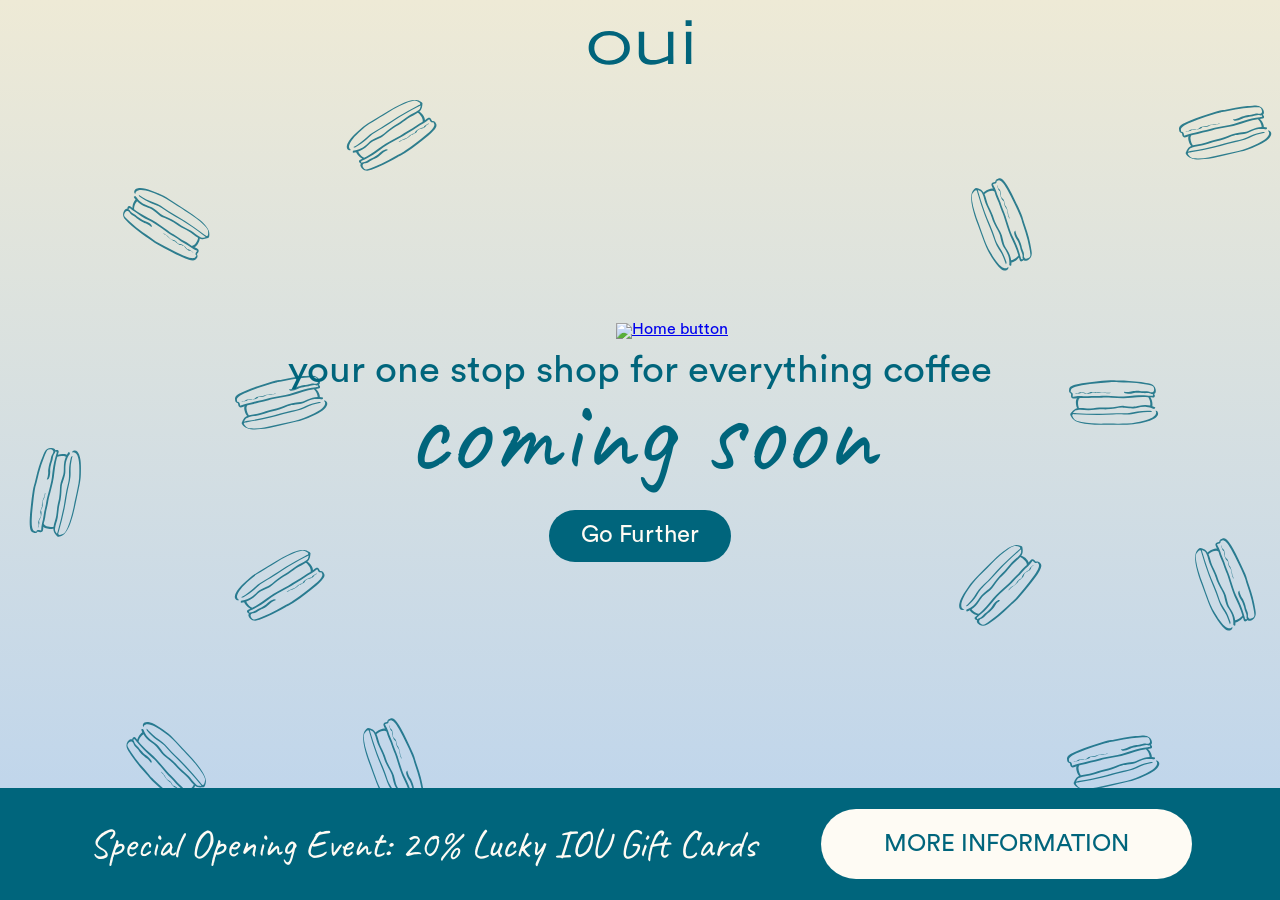
==== commit 77715286: "Fix: Fixed responsiveness of teaser page" ====
--- a/app/public/teaser.html
+++ b/app/public/teaser.html
@@ -12,6 +12,15 @@
         <img class="teaserLogo" src="imgs/logos/Logos-04.svg" alt="OUI Logo" title="OUI Logo">
     </header>
     <main>
+        <!-- Center content -->
+        <div class="teaserContent">
+            <a href="index.php" target="_self">
+                <img class="teaserImageButton" src="imgs/photos/coffeeMain_v2.png" alt="Home button" title="Home button">
+            </a>
+            <p class="teaserContentTxt">your one stop shop for everything coffee</p>
+            <p class="teaserContentMsg">coming soon</p>
+            <a class="gofButton" href="index.php" target="_self">Go Further</a>
+        </div>
         <!-- Background illustrations -->
         <div class="teaserBgGrid">
             <img class="bgIllu bgIllu_1" src="imgs/illustrations/merengue/illustrations_blue green_merengue.svg">
@@ -27,21 +36,12 @@
             <img class="bgIllu bgIllu_11" src="imgs/illustrations/merengue/illustrations_blue green_merengue.svg">
             <img class="bgIllu bgIllu_12" src="imgs/illustrations/merengue/illustrations_blue green_merengue.svg">
             <img class="bgIllu bgIllu_13" src="imgs/illustrations/merengue/illustrations_blue green_merengue.svg">
-            <!-- Center content -->
-            <div class="teaserContent">
-                <a href="index.php" target="_self">
-                    <img class="teaserImageButton" src="imgs/photos/coffeeMain_v2.png" alt="Home button" title="Home button">
-                </a>
-                <p class="teaserContentTxt">your one stop shop for everything coffee</p>
-                <p class="teaserContentMsg">coming soon</p>
-                <a class="gofButton" href="#" target="_self">Go Further</a>
-            </div>
         </div>
     </main>
     <!-- Promotional banner -->
     <footer class="teaserFooter">
         <p class="teaserFooterTxt">Special Opening Event: 20% Lucky IOU Gift Cards</p>
-        <a class="fomButton" href="#" target="_self">Find Out More</a>
+        <a class="fomButton" href="event.html" target="_self">MORE INFORMATION</a>
     </footer>
 </body>
 </html>
--- a/app/public/css/teaserPageStyling.css
+++ b/app/public/css/teaserPageStyling.css
@@ -3,10 +3,12 @@
     font-family: CircularStd;
     src: url(../fonts/CircularStd-Book.otf);
 }
+
 @font-face {
     font-family: Caveat;
     src: url(../fonts/Caveat-Regular.ttf);
 }
+
 /* Universal settings */
 * {
     margin: 0;
@@ -14,114 +16,138 @@
     box-sizing: border-box;
     font-family: CircularStd;
 }
+
 /* Background gradient */
 body {
     background-image: linear-gradient(#EEEAD6, #BAD3EE);
-    position: relative; /* testing */
-}
+    background-repeat: no-repeat;
+    position: relative;
+    height: 100vh;
+    overflow-y: hidden;
+}
+
 /* Header for the logo */
 .teaserHeader {
     display: flex;
     justify-content: center;
 }
+
 .teaserLogo {
     height: 6rem;
 }
+
 /* Background illustrations */
 .teaserBgGrid {
     display: grid;
     grid-template-columns: repeat(12, 1fr);
-    grid-template-rows: repeat(8,1fr);
-    height: 80vh; /* testing */
+    grid-template-rows: repeat(8, 1fr);
+    height: 80vh;
+    /* testing */
     overflow: hidden;
 }
+
 .bgIllu {
     width: 7rem;
     opacity: 0.8;
 }
+
 .bgIllu_1 {
     transform: rotate(166deg);
     grid-column-start: 12;
     grid-row-start: 1;
 }
+
 .bgIllu_2 {
     transform: rotate(32deg);
     grid-column-start: 2;
     grid-row-start: 2;
 }
+
 .bgIllu_3 {
     transform: rotate(-32deg);
     grid-column-start: 4;
     grid-row-start: 1;
 }
+
 .bgIllu_4 {
     transform: rotate(-111deg);
     grid-column-start: 10;
     grid-row-start: 2;
 }
+
 .bgIllu_5 {
     transform: rotate(166deg);
     grid-column-start: 3;
     grid-row-start: 4;
 }
+
 .bgIllu_6 {
     transform: rotate(101deg);
     grid-column-start: 1;
     grid-row-start: 5;
 }
+
 .bgIllu_7 {
     transform: rotate(179deg);
     grid-column-start: 11;
     grid-row-start: 4;
 }
+
 .bgIllu_8 {
     transform: rotate(-32deg);
     grid-column-start: 3;
     grid-row-start: 6;
 }
+
 .bgIllu_9 {
     transform: rotate(-46deg);
     grid-column-start: 10;
     grid-row-start: 6;
 }
+
 .bgIllu_10 {
     transform: rotate(166deg);
     grid-column-start: 11;
     grid-row-start: 8;
 }
+
 .bgIllu_11 {
     transform: rotate(46deg);
     grid-column-start: 2;
     grid-row-start: 8;
 }
+
 .bgIllu_12 {
     transform: rotate(-111deg);
     grid-column-start: 4;
     grid-row-start: 8;
 }
+
 .bgIllu_13 {
     transform: rotate(-111deg);
     grid-column-start: 12;
     grid-row-start: 6;
 }
+
 /* Teaser content */
 .teaserContent {
     position: absolute;
     display: flex;
+    height: 77vh;
     flex-direction: column;
     justify-content: center;
     align-items: center;
-    margin-top: 1rem;
-    margin-left: auto;
-    margin-right: auto;
     left: 0;
     right: 0;
     line-height: 0.8;
-}
+    z-index: 1;
+}
+
 .teaserImageButton {
     width: 40vw;
     padding-left: 4rem;
 }
+
 .teaserContentTxt {
     color: #00657C;
     font-size: 3vw;
@@ -131,13 +157,15 @@
     overflow: visible;
     margin-top: 1rem;
 }
+
 .teaserContentMsg {
     color: #00657C;
     font-family: Caveat;
-    font-size: 8vw;
+    font-size: 9vw;
     text-align: center;
     overflow: visible;
 }
+
 .gofButton {
     color: #FEFBF4;
     font-size: 1.5rem;
@@ -148,80 +176,122 @@
     padding: 1rem 2rem;
     margin-top: 2rem;
 }
+
 /* Footer for the promotional banner */
 .teaserFooter {
     display: flex;
+    flex-direction: row;
     justify-content: center;
     align-items: center;
-    background-color: #00657C;
-    padding: 1.5rem;
-    column-gap: 2rem;
-    width: 100vw;
-    position: fixed;
+    height: 7rem;
+    background-color: #00657c;
+    color: #fefbf4;
+    text-align: center;
+    position: absolute;
     bottom: 0;
-}
+    width: 100%;
+}
+
 .teaserFooterTxt {
-    font-family: Caveat;
-    color: #FEFBF4;
-    font-size: 2rem;
-    text-align: center;
-    text-wrap: balance;
-    overflow: visible;
-}
+    font-family: "Caveat";
+    font-size: 2.5rem;
+    font-weight: 100;
+}
+
 .fomButton {
-    color: #00657C;
     font-size: 1.5rem;
-    text-align: center;
+    color: #00657c;
+    background-color: #fefbf4;
+    margin: 0 0 0 4rem;
+    position: relative;
+    z-index: 1;
+    border-radius: 6.3rem;
+    text-align: center;
+    font-weight: 400;
     text-decoration: none;
-    background-color: #FEFBF4;
-    border-radius: 6rem;
-    padding: 1rem 2rem;
-}
+    padding: 2.3vh 7vh;
+}
+
 /* Tweaks based on screen width */
 @media screen and (max-width: 1200px) {
     .bgIllu {
         opacity: 0.4;
     }
+
     .teaserImageButton {
         width: 60vw;
     }
+
+    .fomButton {
+        font-size: 1rem;
+        margin: 0 0 0 3rem;
+    }
+
     .teaserContentTxt {
         font-size: 5vw;
     }
+
+    .teaserFooterTxt {
+        font-size: 1.7rem;
+    }
+
     .teaserContentMsg {
         font-size: 12vw;
     }
-    .teaserFooter {
-        flex-direction: column;
-        row-gap: 1rem;
-    }
-}
+}
+
 @media screen and (max-width: 800px) {
     .teaserImageButton {
         width: 70vw;
         margin-left: -2rem;
     }
+
     .teaserContentTxt {
         font-size: 6vw;
     }
+
+    .fomButton {
+        font-size: 0.8rem;
+        margin: 0 0 0 2rem;
+    }
+
     .teaserContentMsg {
         font-size: 14vw;
     }
-}
+
+    .teaserFooter {
+        height: 6rem;
+    }
+
+    .teaserFooterTxt {
+        font-size: 1.5rem;
+    }
+}
+
 @media screen and (max-width: 430px) {
     .teaserImageButton {
         width: 80vw;
     }
+
+    .teaserFooter {
+        height: 7rem;
+        flex-wrap: wrap;
+    }
+
+    .teaserFooterTxt {
+        font-size: 1rem;
+        margin-top: 1rem;
+    }
+
     .teaserContentTxt {
         font-size: 7vw;
     }
+
+    .fomButton {
+        margin: 0 0 1rem;
+    }
+
     .teaserContentMsg {
         font-size: 18vw;
     }
-    .teaserFooterTxt {
-        font-size: 1.5rem;
-    }
-    .fomButton {
-        font-size: 1rem;
-    }
 }
